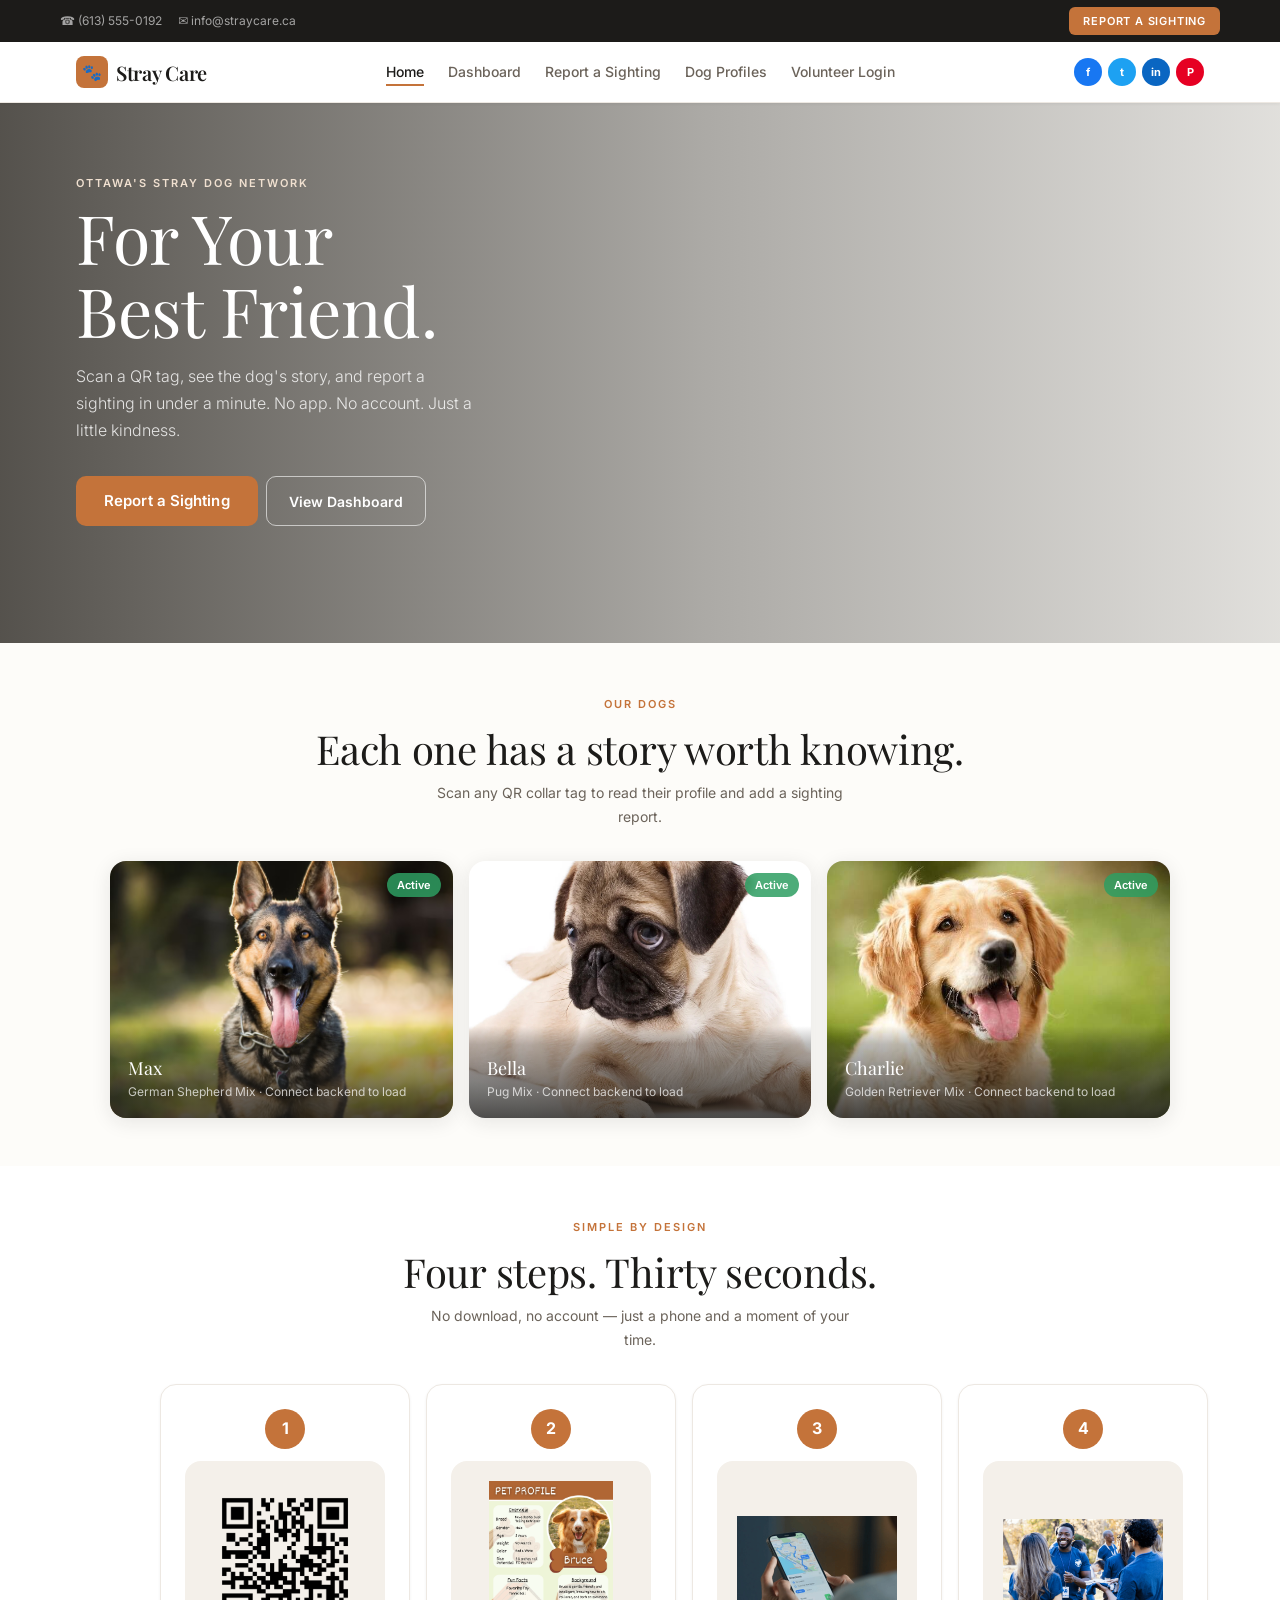
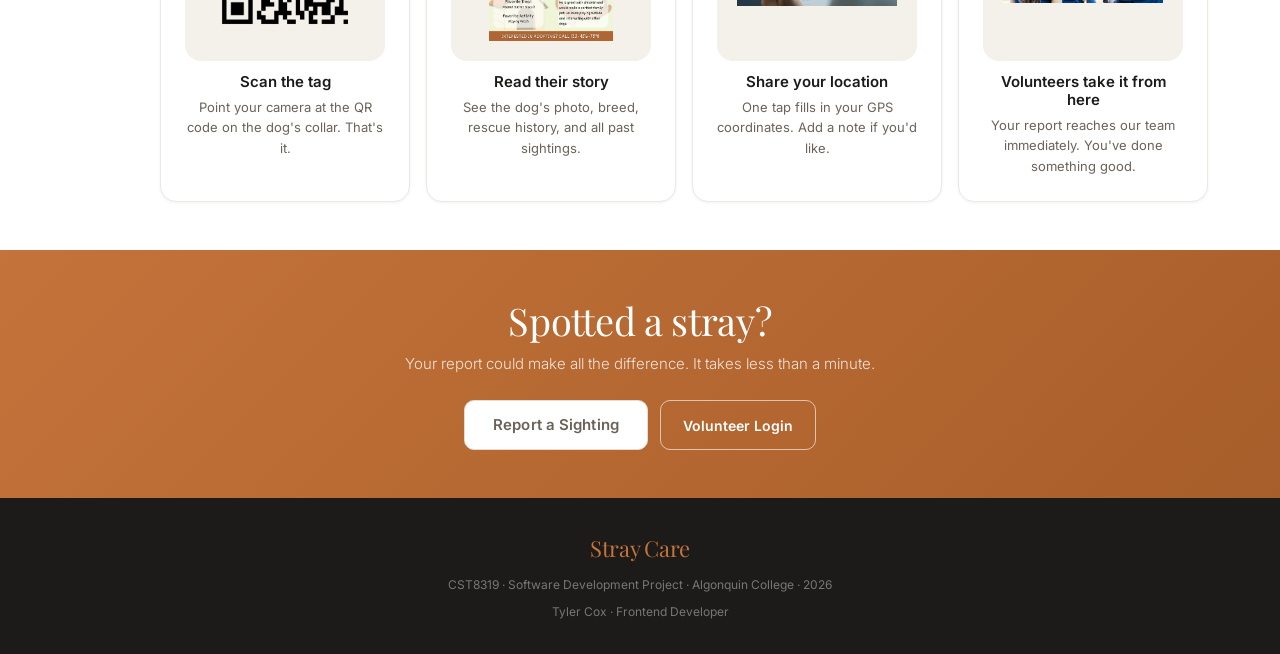
==== frontend/index.html @ 3a049109 "Created folders for each section" ====
<!DOCTYPE html>
<html lang="en">
<head>
    <meta charset="UTF-8">
    <meta name="viewport" content="width=device-width, initial-scale=1.0">
    <meta name="description" content="Stray Care — helping communities track and reunite stray dogs using QR codes and GPS sighting reports.">
    <title>Stray Care — For Your Best Friend</title>
    <link rel="stylesheet" href="styles.css">
    <style>
        /* How-it-works */
        .steps { display: grid; grid-template-columns: 1fr; gap: var(--s4); max-width: 960px; margin: 0 auto; }
        @media (min-width: 580px) { .steps { grid-template-columns: repeat(2, 1fr); } }
        @media (min-width: 900px) { .steps { grid-template-columns: repeat(4, 1fr); } }

        .step {
            background: white; border-radius: var(--r-lg); padding: var(--s5);
            text-align: center; box-shadow: var(--shadow-xs);
            border: 1px solid var(--border-light);
        }
        .step-num {
            width: 40px; height: 40px; background: var(--amber); color: white;
            border-radius: 50%; display: flex; align-items: center; justify-content: center;
            font-weight: 700; font-size: 16px; margin: 0 auto var(--s3);
        }
        .step-icon { display: flex; align-items: center; justify-content: center; margin: 0 auto var(--s3); width: 200px; height: 200px; background: var(--cream-dark); border-radius: var(--r-lg); padding: 20px; }
        .step-icon img { width: 100%; height: 100%; object-fit: contain; }
        .step h3 { font-size: 15px; font-weight: 600; margin-bottom: 6px; color: var(--charcoal); }
        .step p  { font-size: 13px; color: var(--warm-mid); margin: 0; line-height: 1.6; }
    </style>
</head>
<body>
    <a href="#main-content" class="skip-link">Skip to main content</a>

    <div class="utility-bar">
        <div class="utility-bar-inner">
            <div class="utility-contacts">
                <span>☎ (613) 555-0192</span>
                <span>✉ info@straycare.ca</span>
            </div>
            <a href="sighting_form.html" class="btn-utility">Report a Sighting</a>
        </div>
    </div>

    <nav class="main-nav" role="navigation" aria-label="Main navigation">
        <div class="nav-inner">
            <a href="index.html" class="logo" aria-label="Stray Care home">
                <div class="logo-paw" aria-hidden="true">🐾</div>
                <span class="logo-name">Stray Care</span>
            </a>
            <ul class="nav-links">
                <li><a href="index.html" class="active">Home</a></li>
                <li><a href="volunteer_dashboard.html">Dashboard</a></li>
                <li><a href="sighting_form.html">Report a Sighting</a></li>
                <li><a href="dog_profile.html?id=1">Dog Profiles</a></li>
                <li><a href="login.html">Volunteer Login</a></li>
            </ul>
            <div class="nav-right">
                <div class="social-icons" aria-label="Social media">
                    <a href="#" class="social-icon fb" aria-label="Facebook">f</a>
                    <a href="#" class="social-icon tw" aria-label="Twitter">t</a>
                    <a href="#" class="social-icon li" aria-label="LinkedIn">in</a>
                    <a href="#" class="social-icon pi" aria-label="Pinterest">P</a>
                </div>
                <button class="nav-hamburger" id="hamburger-btn" aria-label="Toggle menu" aria-expanded="false" aria-controls="mobile-menu">
                    <span></span><span></span><span></span>
                </button>
            </div>
        </div>
        <div class="mobile-menu" id="mobile-menu" aria-hidden="true">
            <ul>
                <li><a href="index.html">Home</a></li>
                <li><a href="volunteer_dashboard.html">Dashboard</a></li>
                <li><a href="sighting_form.html">Report a Sighting</a></li>
                <li><a href="dog_profile.html?id=1">Dog Profiles</a></li>
                <li><a href="login.html">Volunteer Login</a></li>
            </ul>
        </div>
    </nav>

    <main id="main-content">

        <!-- Hero -->
        <section class="hero-section" aria-label="Welcome">
            <div class="container">
                <div class="hero-content">
                    <p class="hero-eyebrow">Ottawa's Stray Dog Network</p>
                    <h1 class="hero-heading">For Your<br>Best Friend.</h1>
                    <p class="hero-sub">
                        Scan a QR tag, see the dog's story, and report a sighting in under a minute.
                        No app. No account. Just a little kindness.
                    </p>
                    <div class="hero-actions">
                        <a href="sighting_form.html" class="btn btn-primary btn-lg">Report a Sighting</a>
                        <a href="volunteer_dashboard.html" class="btn-outline-white btn-lg">View Dashboard</a>
                    </div>
                </div>
            </div>
            <div class="wave-divider" aria-hidden="true">
                <svg viewBox="0 0 1200 120" preserveAspectRatio="none" xmlns="http://www.w3.org/2000/svg">
                    <path d="M321.39,56.44c58-10.79,114.16-30.13,172-41.86,82.39-16.72,168.19-17.73,250.45-.39C823.78,31,906.67,72,985.66,92.83c70.05,18.48,146.53,26.09,214.34,3V0H0V27.35A600.21,600.21,0,0,0,321.39,56.44Z" fill="#fdfcf9"/>
                </svg>
            </div>
        </section>

        <!-- Featured dogs -->
        <section class="section-cream" aria-label="Dogs in our network">
            <div class="container">
                <div class="section-header">
                    <span class="section-label">Our Dogs</span>
                    <h2 class="section-title">Each one has a story worth knowing.</h2>
                    <p class="section-sub">Scan any QR collar tag to read their profile and add a sighting report.</p>
                </div>
                <div class="featured-grid" id="featured-grid">
                    <!-- Skeleton cards while loading -->
                    <div style="border-radius:var(--r-lg);overflow:hidden;box-shadow:var(--shadow-sm);">
                        <img src="images/placeholder-1.jpg" alt="" aria-hidden="true" style="width:100%;aspect-ratio:4/3;object-fit:cover;display:block;filter:brightness(0.92);">
                        <div style="padding:14px 16px 16px;background:var(--cream-dark);"><div style="height:14px;border-radius:4px;background:#E0D8D0;margin-bottom:8px;width:55%;animation:shimmer 1.4s infinite;"></div><div style="height:11px;border-radius:4px;background:#EAE4DC;width:70%;animation:shimmer 1.4s infinite 0.1s;"></div></div>
                    </div>
                    <div style="border-radius:var(--r-lg);overflow:hidden;box-shadow:var(--shadow-sm);">
                        <img src="images/placeholder-2.jpg" alt="" aria-hidden="true" style="width:100%;aspect-ratio:4/3;object-fit:cover;object-position:center 20%;display:block;filter:brightness(0.92);">
                        <div style="padding:14px 16px 16px;background:var(--cream-dark);"><div style="height:14px;border-radius:4px;background:#E0D8D0;margin-bottom:8px;width:45%;animation:shimmer 1.4s infinite 0.15s;"></div><div style="height:11px;border-radius:4px;background:#EAE4DC;width:65%;animation:shimmer 1.4s infinite 0.25s;"></div></div>
                    </div>
                    <div style="border-radius:var(--r-lg);overflow:hidden;box-shadow:var(--shadow-sm);">
                        <img src="images/placeholder-3.jpg" alt="" aria-hidden="true" style="width:100%;aspect-ratio:4/3;object-fit:cover;display:block;filter:brightness(0.92);">
                        <div style="padding:14px 16px 16px;background:var(--cream-dark);"><div style="height:14px;border-radius:4px;background:#E0D8D0;margin-bottom:8px;width:60%;animation:shimmer 1.4s infinite 0.3s;"></div><div style="height:11px;border-radius:4px;background:#EAE4DC;width:75%;animation:shimmer 1.4s infinite 0.4s;"></div></div>
                    </div>
                </div>
                <style>@keyframes shimmer { 0%{background-position:200% 0} 100%{background-position:-200% 0} }</style>
            </div>
        </section>

        <!-- How it works -->
        <section class="section-white" aria-label="How it works">
            <div class="container">
                <div class="section-header">
                    <span class="section-label">Simple by design</span>
                    <h2 class="section-title">Four steps. Thirty seconds.</h2>
                    <p class="section-sub">No download, no account — just a phone and a moment of your time.</p>
                </div>
                <div class="steps">
                    <div class="step">
                        <div class="step-num" aria-hidden="true">1</div>
                        <div class="step-icon">
                            <img src="images/QR code.png" alt="QR code scan">
                        </div>
                        <h3>Scan the tag</h3>
                        <p>Point your camera at the QR code on the dog's collar. That's it.</p>
                    </div>
                    <div class="step">
                        <div class="step-num" aria-hidden="true">2</div>
                        <div class="step-icon">
                            <img src="images/Pet Profile.png" alt="Dog profile">
                        </div>
                        <h3>Read their story</h3>
                        <p>See the dog's photo, breed, rescue history, and all past sightings.</p>
                    </div>
                    <div class="step">
                        <div class="step-num" aria-hidden="true">3</div>
                        <div class="step-icon">
                            <img src="images/Location.png" alt="GPS location pin">
                        </div>
                        <h3>Share your location</h3>
                        <p>One tap fills in your GPS coordinates. Add a note if you'd like.</p>
                    </div>
                    <div class="step">
                        <div class="step-num" aria-hidden="true">4</div>
                        <div class="step-icon">
                            <img src="images/Voluteer.png" alt="Volunteer">
                        </div>
                        <h3>Volunteers take it from here</h3>
                        <p>Your report reaches our team immediately. You've done something good.</p>
                    </div>
                </div>
            </div>
        </section>

        <!-- CTA band -->
        <section class="cta-band" aria-label="Call to action">
            <div class="container">
                <h2>Spotted a stray?</h2>
                <p>Your report could make all the difference. It takes less than a minute.</p>
                <div class="cta-band-row">
                    <a href="sighting_form.html" class="btn btn-secondary btn-lg">Report a Sighting</a>
                    <a href="login.html" class="btn-outline-white btn-lg">Volunteer Login</a>
                </div>
            </div>
        </section>

    </main>

    <footer class="site-footer">
        <span class="footer-logo">Stray Care</span>
        <p>CST8319 · Software Development Project · Algonquin College · 2026</p>
        <p style="margin-top:4px;">Tyler Cox · Frontend Developer</p>
    </footer>

    <script>
        // Hamburger
        const hamburger  = document.getElementById('hamburger-btn');
        const mobileMenu = document.getElementById('mobile-menu');
        hamburger.addEventListener('click', () => {
            const open = mobileMenu.classList.toggle('open');
            hamburger.setAttribute('aria-expanded', open);
            mobileMenu.setAttribute('aria-hidden', !open);
        });

        // Load featured dogs
        const API_BASE = 'http://localhost:8080/api';

        function esc(str) {
            const d = document.createElement('div');
            d.appendChild(document.createTextNode(String(str)));
            return d.innerHTML;
        }

        function fmtDate(iso) {
            if (!iso) return '';
            try { return new Date(iso).toLocaleDateString('en-US', { month: 'long', day: 'numeric', year: 'numeric' }); }
            catch { return ''; }
        }

        const STATUS_DOT = {
            ACTIVE:    { cls: 'active',    label: 'Active' },
            ADOPTED:   { cls: 'adopted',   label: 'Adopted' },
            RELOCATED: { cls: 'relocated', label: 'Relocated' }
        };

        async function loadFeatured() {
            const grid = document.getElementById('featured-grid');
            try {
                const res  = await fetch(`${API_BASE}/dogs`);
                if (!res.ok) throw new Error();
                const dogs = (await res.json()).slice(0, 3);

                if (!dogs.length) {
                    grid.innerHTML = `<div style="grid-column:1/-1;text-align:center;padding:40px;color:var(--warm-light);">
                        <p style="font-size:48px;margin-bottom:12px;">🐕</p>
                        <p>No dogs registered yet — connect the backend to see profiles here.</p></div>`;
                    return;
                }

                grid.innerHTML = '';
                dogs.forEach(dog => {
                    const cfg = STATUS_DOT[dog.status] || STATUS_DOT.ACTIVE;
                    const a   = document.createElement('a');
                    a.className = 'featured-card';
                    a.href      = `dog_profile.html?id=${dog.id}`;
                    a.setAttribute('aria-label', `${esc(dog.name)} — ${cfg.label}. View profile.`);

                    const PLACEHOLDERS = ['images/placeholder-1.jpg','images/placeholder-2.jpg','images/placeholder-3.jpg'];
                    const fallbackSrc  = PLACEHOLDERS[dog.id % 3];
                    const photo = `<img src="${dog.photoUrl ? esc(dog.photoUrl) : fallbackSrc}"
                                        alt="Photo of ${esc(dog.name)}" loading="lazy"
                                        style="width:100%;aspect-ratio:4/3;object-fit:cover;display:block;"
                                        onerror="this.src='${fallbackSrc}';">`;

                    a.innerHTML = `
                        ${photo}
                        <span class="card-dot ${cfg.cls}" aria-hidden="true">${cfg.label}</span>
                        <div class="featured-caption">
                            <h3>${esc(dog.name)}</h3>
                            <p>${esc(dog.breed || 'Mixed breed')} · ${fmtDate(dog.createdAt)}</p>
                        </div>`;
                    grid.appendChild(a);
                });
            } catch {
                // Fallback placeholder cards
                const placeholders = [
                    { name:'Max',     img:'images/placeholder-1.jpg', breed:'German Shepherd Mix' },
                    { name:'Bella',   img:'images/placeholder-2.jpg', breed:'Pug Mix' },
                    { name:'Charlie', img:'images/placeholder-3.jpg', breed:'Golden Retriever Mix' }
                ];
                grid.innerHTML = placeholders.map((p, i) => `
                    <a href="dog_profile.html?id=${i+1}" class="featured-card" aria-label="${p.name} — sample profile">
                        <img src="${p.img}" alt="Photo of ${p.name}" style="width:100%;aspect-ratio:4/3;object-fit:cover;display:block;">
                        <span class="card-dot active" aria-hidden="true">Active</span>
                        <div class="featured-caption">
                            <h3>${p.name}</h3>
                            <p>${p.breed} · Connect backend to load</p>
                        </div>
                    </a>`).join('');
            }
        }

        document.addEventListener('DOMContentLoaded', loadFeatured);
    </script>
</body>
</html>
---- frontend/styles.css ----
/* ============================================================================
   STRAY CARE SYSTEM — GLOBAL STYLES
   Author: Tyler Cox · Frontend Developer · CST8319
   ============================================================================ */

@import url('https://fonts.googleapis.com/css2?family=Playfair+Display:ital,wght@0,400;0,600;1,400&family=Inter:wght@300;400;500;600;700&display=swap');

/* ── Reset ── */
*, *::before, *::after { margin: 0; padding: 0; box-sizing: border-box; }

/* ── Variables ── */
:root {
    /* Brand */
    --amber:          #C4733A;
    --amber-dark:     #A85E2A;
    --amber-light:    #F0E0D0;
    --charcoal:       #1C1B19;
    --warm-mid:       #6B635A;
    --warm-light:     #A09890;
    --cream:          #FDFCF9;
    --cream-dark:     #F4F0EA;
    --white:          #FFFFFF;
    --border:         #E5DDD5;
    --border-light:   #EDE8E2;

    /* Status — kept vivid so they're scannable */
    --green:          #2E9E62;
    --green-bg:       #E8F7EF;
    --blue:           #2E6DB4;
    --blue-bg:        #E8F0FB;
    --grey:           #8A9099;
    --grey-bg:        #F0F1F3;
    --error:          #B94040;
    --error-bg:       #FDF2F2;
    --warning:        #B97A20;
    --warning-bg:     #FDF5E8;

    /* Shadows */
    --shadow-xs:  0 1px 3px rgba(28,27,25,0.06);
    --shadow-sm:  0 2px 8px rgba(28,27,25,0.08);
    --shadow-md:  0 4px 20px rgba(28,27,25,0.10);
    --shadow-lg:  0 8px 40px rgba(28,27,25,0.14);

    /* Spacing */
    --s1: 4px;  --s2: 8px;  --s3: 12px;  --s4: 16px;
    --s5: 24px; --s6: 32px; --s7: 48px;  --s8: 64px;

    /* Radius */
    --r-sm: 6px; --r-md: 10px; --r-lg: 16px; --r-pill: 100px;

    /* Type */
    --font-serif: 'Playfair Display', Georgia, 'Times New Roman', serif;
    --font-sans:  'Inter', system-ui, -apple-system, sans-serif;

    /* Transitions */
    --ease: 0.2s ease;
}

/* ── Base ── */
html { scroll-behavior: smooth; }

body {
    font-family: var(--font-sans);
    font-size: 15px;
    line-height: 1.65;
    color: var(--charcoal);
    background: var(--cream);
    -webkit-font-smoothing: antialiased;
}

img { max-width: 100%; display: block; }
a { color: var(--amber); text-decoration: none; transition: color var(--ease); }
a:hover { color: var(--amber-dark); text-decoration: underline; }
p { margin-bottom: var(--s2); }
p:last-child { margin-bottom: 0; }
h1, h2, h3, h4 { line-height: 1.2; color: var(--charcoal); }

/* ── Accessibility ── */
.skip-link {
    position: absolute; left: -9999px; top: var(--s2); z-index: 9999;
    padding: var(--s2) var(--s4); background: var(--amber); color: white;
    border-radius: var(--r-sm); font-weight: 600; font-size: 13px;
}
.skip-link:focus { left: var(--s4); }
:focus-visible { outline: 2px solid var(--amber); outline-offset: 3px; }

.visually-hidden {
    position: absolute; width: 1px; height: 1px; padding: 0; margin: -1px;
    overflow: hidden; clip: rect(0,0,0,0); white-space: nowrap; border-width: 0;
}

/* ── Containers ── */
.container { width: 100%; max-width: 1160px; margin: 0 auto; padding: 0 var(--s4); }
.content-narrow { max-width: 660px; margin: 0 auto; }
.content-xs     { max-width: 480px; margin: 0 auto; }

/* ── Utility bar ── */
.utility-bar {
    background: var(--charcoal);
    color: rgba(255,255,255,0.65);
    font-size: 12px;
    font-family: var(--font-sans);
    padding: 7px var(--s4);
}
.utility-bar-inner {
    display: flex; align-items: center; justify-content: space-between;
    gap: var(--s4); max-width: 1160px; margin: 0 auto; flex-wrap: wrap;
}
.utility-contacts { display: flex; gap: var(--s4); flex-wrap: wrap; }
.utility-contacts span {
    display: flex; align-items: center; gap: 5px; white-space: nowrap;
    color: rgba(255,255,255,0.60);
}
.btn-utility {
    background: var(--amber); color: white; font-size: 11px; font-weight: 600;
    font-family: var(--font-sans); letter-spacing: 0.8px; text-transform: uppercase;
    padding: 5px 14px; border-radius: var(--r-sm); border: none; cursor: pointer;
    text-decoration: none; display: inline-block; transition: background var(--ease);
    min-height: 28px; white-space: nowrap;
}
.btn-utility:hover { background: var(--amber-dark); text-decoration: none; color: white; }

/* ── Main nav ── */
.main-nav {
    background: white;
    border-bottom: 1px solid var(--border-light);
    position: sticky; top: 0; z-index: 200;
    box-shadow: var(--shadow-xs);
}
.nav-inner {
    display: flex; align-items: center; justify-content: space-between;
    gap: var(--s4); padding: 0 var(--s4);
    max-width: 1160px; margin: 0 auto; min-height: 60px;
}

/* Logo */
.logo {
    display: flex; align-items: center; gap: 8px;
    text-decoration: none; flex-shrink: 0;
}
.logo:hover { text-decoration: none; }
.logo-paw {
    width: 32px; height: 32px; background: var(--amber); border-radius: 8px;
    display: flex; align-items: center; justify-content: center;
    font-size: 16px; flex-shrink: 0;
}
.logo-name {
    font-family: var(--font-serif); font-size: 20px; font-weight: 600;
    color: var(--charcoal); letter-spacing: -0.3px;
}

/* Nav links */
.nav-links {
    display: none; list-style: none; gap: var(--s5);
    align-items: center; margin: 0; padding: 0;
}
.nav-links a {
    font-size: 14px; font-weight: 500; color: var(--warm-mid);
    text-decoration: none; padding: 4px 0;
    border-bottom: 2px solid transparent;
    transition: color var(--ease), border-color var(--ease);
    white-space: nowrap;
}
.nav-links a:hover, .nav-links a.active {
    color: var(--charcoal); border-bottom-color: var(--amber);
    text-decoration: none;
}

/* Nav right */
.nav-right { display: flex; align-items: center; gap: var(--s3); flex-shrink: 0; }

/* Social circles */
.social-icons { display: flex; gap: 6px; }
.social-icon {
    width: 28px; height: 28px; border-radius: 50%;
    display: flex; align-items: center; justify-content: center;
    font-size: 11px; font-weight: 700; color: white; text-decoration: none;
    transition: opacity var(--ease), transform var(--ease);
}
.social-icon:hover { opacity: 0.80; transform: scale(1.08); text-decoration: none; }
.social-icon.fb { background: #1877F2; }
.social-icon.tw { background: #1DA1F2; }
.social-icon.li { background: #0A66C2; }
.social-icon.pi { background: #E60023; }

/* Hamburger */
.nav-hamburger {
    display: flex; flex-direction: column; justify-content: center;
    gap: 5px; width: 36px; height: 36px;
    background: none; border: none; cursor: pointer; padding: 4px;
    border-radius: var(--r-sm);
}
.nav-hamburger span {
    display: block; height: 2px; background: var(--warm-mid);
    border-radius: 2px; transition: all var(--ease);
}

/* Mobile drawer */
.mobile-menu { display: none; background: white; border-top: 1px solid var(--border-light); padding: var(--s4); }
.mobile-menu.open { display: block; }
.mobile-menu ul { list-style: none; }
.mobile-menu ul li a {
    display: block; padding: 11px 0; border-bottom: 1px solid var(--border-light);
    font-size: 15px; font-weight: 500; color: var(--warm-mid); text-decoration: none;
}
.mobile-menu ul li:last-child a { border-bottom: none; }
.mobile-menu ul li a:hover { color: var(--amber); text-decoration: none; }

@media (min-width: 900px) {
    .nav-links     { display: flex; }
    .nav-hamburger { display: none; }
}

/* ── Buttons ── */
.btn {
    display: inline-flex; align-items: center; justify-content: center;
    gap: 6px; padding: 11px 22px; border: none; border-radius: var(--r-md);
    font-size: 14px; font-family: var(--font-sans); font-weight: 600;
    text-align: center; text-decoration: none; cursor: pointer;
    transition: all var(--ease); min-height: 44px; min-width: 44px;
    line-height: 1.2; white-space: nowrap; letter-spacing: 0.1px;
}
.btn:hover { text-decoration: none; }
.btn:disabled { opacity: 0.50; cursor: not-allowed !important; transform: none !important; box-shadow: none !important; }

.btn-primary { background: var(--amber); color: white; }
.btn-primary:hover:not(:disabled) { background: var(--amber-dark); color: white; transform: translateY(-1px); box-shadow: 0 6px 20px rgba(196,115,58,0.28); }
.btn-primary:active:not(:disabled) { transform: none; box-shadow: none; }

.btn-secondary { background: white; color: var(--warm-mid); border: 1px solid var(--border); }
.btn-secondary:hover:not(:disabled) { color: var(--charcoal); border-color: #C5BCB3; background: var(--cream); text-decoration: none; }

.btn-ghost { background: transparent; color: var(--amber); padding: 8px 12px; border-radius: var(--r-sm); }
.btn-ghost:hover { background: var(--amber-light); color: var(--amber-dark); text-decoration: none; }

.btn-danger { background: var(--error); color: white; }
.btn-danger:hover:not(:disabled) { background: #9A3333; color: white; }

.btn-block { width: 100%; }
.btn-lg { padding: 14px 28px; font-size: 15px; min-height: 50px; }
.btn-sm { padding: 7px 14px; font-size: 13px; min-height: 36px; }

.btn-spinner {
    border: 2px solid rgba(255,255,255,0.3); border-top-color: white;
    border-radius: 50%; width: 15px; height: 15px;
    animation: spin 0.7s linear infinite; flex-shrink: 0;
}
@keyframes spin { to { transform: rotate(360deg); } }

/* ── Hero ── */
.hero-section {
    position: relative; min-height: 480px; display: flex; align-items: center;
    background:
        linear-gradient(to right, rgba(20,16,10,0.72) 0%, rgba(20,16,10,0.35) 55%, rgba(20,16,10,0.12) 100%),
        url('https://images.unsplash.com/photo-1587300003388-59208cc962cb?w=1600&q=80') center/cover no-repeat;
    padding: var(--s8) var(--s4) 110px;
    overflow: hidden;
}

.hero-content { max-width: 520px; color: white; position: relative; z-index: 1; }

@media (min-width: 768px) { .hero-section { min-height: 540px; } }

.hero-eyebrow {
    font-size: 11px; font-weight: 600; letter-spacing: 2px;
    text-transform: uppercase; color: var(--amber-light); margin-bottom: var(--s2);
}

.hero-heading {
    font-family: var(--font-serif); font-size: clamp(40px, 6vw, 68px);
    font-weight: 400; color: white; line-height: 1.08;
    margin-bottom: var(--s4); letter-spacing: -0.5px;
}

.hero-sub {
    font-size: 16px; color: rgba(255,255,255,0.82); line-height: 1.7;
    margin-bottom: var(--s6); max-width: 400px; font-weight: 300;
}

.hero-actions { display: flex; flex-wrap: wrap; gap: var(--s2); }

/* Wave */
.wave-divider { display: none; position: absolute; bottom: -1px; left: 0; width: 100%; line-height: 0; }
.wave-divider svg { display: block; width: 100%; height: 60px; }
@media (min-width: 768px) { .wave-divider svg { height: 90px; } }

/* Outline-white hero button */
.btn-outline-white {
    background: transparent; color: white; border: 1.5px solid rgba(255,255,255,0.60);
    padding: 12px 22px; border-radius: var(--r-md); font-size: 14px;
    font-family: var(--font-sans); font-weight: 600; text-decoration: none;
    display: inline-flex; align-items: center; gap: 6px;
    transition: all var(--ease); min-height: 44px;
}
.btn-outline-white:hover { background: rgba(255,255,255,0.12); color: white; text-decoration: none; border-color: rgba(255,255,255,0.85); }

/* ── Section scaffolding ── */
.section-white { background: white; padding: var(--s7) var(--s4); }
.section-cream  { background: var(--cream); padding: var(--s7) var(--s4); }
.section-dark   { background: var(--charcoal); padding: var(--s7) var(--s4); }

.section-label {
    display: inline-block; font-size: 11px; font-weight: 600;
    letter-spacing: 2px; text-transform: uppercase; color: var(--amber);
    margin-bottom: var(--s3);
}

.section-title {
    font-family: var(--font-serif); font-size: clamp(26px, 4vw, 40px);
    font-weight: 400; color: var(--charcoal); margin-bottom: var(--s2);
    letter-spacing: -0.3px;
}

.section-sub {
    font-size: 14px; color: var(--warm-mid); max-width: 440px;
    margin: 0 auto; line-height: 1.7;
}

.section-header { text-align: center; margin-bottom: var(--s6); }

/* ── Cards (featured dog — photo + caption overlay) ── */
.featured-grid {
    display: grid; grid-template-columns: 1fr; gap: var(--s4);
    max-width: 1060px; margin: 0 auto;
}
@media (min-width: 580px) { .featured-grid { grid-template-columns: repeat(2, 1fr); } }
@media (min-width: 900px) { .featured-grid { grid-template-columns: repeat(3, 1fr); } }

.featured-card {
    border-radius: var(--r-lg); overflow: hidden;
    box-shadow: var(--shadow-md); position: relative;
    cursor: pointer; display: block; text-decoration: none;
    color: inherit; background: var(--cream-dark);
    transition: transform var(--ease), box-shadow var(--ease);
}
.featured-card:hover { transform: translateY(-5px); box-shadow: var(--shadow-lg); text-decoration: none; }

.featured-card img {
    width: 100%; aspect-ratio: 4/3; object-fit: cover; display: block;
    transition: transform 0.4s ease;
}
.featured-card:hover img { transform: scale(1.03); }

.featured-card-placeholder {
    width: 100%; aspect-ratio: 4/3;
    background: linear-gradient(135deg, #E8E0D5, #D5C9BC);
    display: flex; align-items: center; justify-content: center; font-size: 56px;
}

/* Caption band */
.featured-caption {
    position: absolute; bottom: 0; left: 0; right: 0;
    background: linear-gradient(to top, rgba(28,27,25,0.78) 0%, rgba(28,27,25,0.30) 80%, transparent 100%);
    padding: 32px 18px 16px;
}
.featured-caption h3 {
    font-family: var(--font-serif); font-size: 18px; font-weight: 400;
    color: white; margin-bottom: 2px;
}
.featured-caption p { font-size: 12px; color: rgba(255,255,255,0.72); margin: 0; }

/* Status dot badge on card */
.card-dot {
    position: absolute; top: 12px; right: 12px;
    padding: 3px 10px; border-radius: var(--r-pill);
    font-size: 11px; font-weight: 600; color: white;
    backdrop-filter: blur(4px);
}
.card-dot.active    { background: rgba(46,158,98,0.85); }
.card-dot.adopted   { background: rgba(46,109,180,0.85); }
.card-dot.relocated { background: rgba(138,144,153,0.85); }

/* ── Status badges ── */
.status-badge {
    display: inline-flex; align-items: center; gap: 5px;
    padding: 4px 12px; border-radius: var(--r-pill);
    font-size: 12px; font-weight: 600; white-space: nowrap; letter-spacing: 0.2px;
}
.status-badge.active    { background: var(--green-bg); color: var(--green); }
.status-badge.adopted   { background: var(--blue-bg);  color: var(--blue); }
.status-badge.relocated { background: var(--grey-bg);  color: var(--grey); }

/* ── Dog dashboard cards ── */
.dogs-grid {
    display: grid; grid-template-columns: 1fr; gap: var(--s4); padding: var(--s3) 0;
}
@media (min-width: 580px) { .dogs-grid { grid-template-columns: repeat(2, 1fr); } }
@media (min-width: 1000px) { .dogs-grid { grid-template-columns: repeat(3, 1fr); } }

.dog-card {
    background: white; border-radius: var(--r-lg); overflow: hidden;
    box-shadow: var(--shadow-sm); display: block; text-decoration: none;
    color: inherit; transition: transform var(--ease), box-shadow var(--ease);
    position: relative;
}
.dog-card:hover { transform: translateY(-4px); box-shadow: var(--shadow-lg); text-decoration: none; }
.dog-card:focus-visible { outline: 2px solid var(--amber); outline-offset: 2px; }

.dog-card-img {
    width: 100%; aspect-ratio: 1/1; object-fit: cover; display: block;
    background: var(--cream-dark);
}
.dog-card-placeholder {
    width: 100%; aspect-ratio: 1/1;
    background: linear-gradient(135deg, #E8E0D5, #D5C9BC);
    display: block; overflow: hidden;
}
.dog-card-placeholder img {
    width: 100%; height: 100%; object-fit: cover; display: block;
}
.dog-card-body { padding: var(--s4); }
.dog-card-name {
    font-family: var(--font-serif); font-size: 18px; font-weight: 400;
    color: var(--charcoal); margin-bottom: 3px;
}
.dog-card-breed { font-size: 13px; color: var(--warm-mid); margin-bottom: var(--s2); }
.dog-card-meta  { font-size: 12px; color: var(--warm-light); margin: var(--s2) 0 0; }

/* ── Search + filter bar ── */
.search-filter-bar {
    background: white; padding: var(--s3) var(--s4);
    border-bottom: 1px solid var(--border-light);
    position: sticky; top: 60px; z-index: 100; box-shadow: var(--shadow-xs);
}
.search-input-wrapper { position: relative; margin-bottom: var(--s2); }
.search-icon {
    position: absolute; left: 12px; top: 50%; transform: translateY(-50%);
    color: var(--warm-light); pointer-events: none; font-size: 15px;
}
.search-input {
    width: 100%; padding: 10px 12px 10px 38px;
    border: 1px solid var(--border); border-radius: var(--r-pill);
    font-size: 14px; font-family: var(--font-sans); min-height: 42px;
    transition: border-color var(--ease), box-shadow var(--ease);
    background: var(--cream);
}
.search-input:focus { outline: none; border-color: var(--amber); box-shadow: 0 0 0 3px rgba(196,115,58,0.12); background: white; }

.filter-buttons {
    display: flex; gap: var(--s2); overflow-x: auto;
    scrollbar-width: none; -webkit-overflow-scrolling: touch;
}
.filter-buttons::-webkit-scrollbar { display: none; }

.filter-btn {
    flex-shrink: 0; padding: 6px 16px; border: 1px solid var(--border);
    border-radius: var(--r-pill); background: white; color: var(--warm-mid);
    font-size: 13px; font-family: var(--font-sans); font-weight: 500;
    cursor: pointer; transition: all var(--ease); min-height: 34px; white-space: nowrap;
}
.filter-btn:hover { border-color: var(--amber); color: var(--amber); }
.filter-btn.active { background: var(--amber); border-color: var(--amber); color: white; font-weight: 600; }

/* ── General cards ── */
.card {
    background: white; border-radius: var(--r-lg);
    padding: var(--s5); box-shadow: var(--shadow-sm);
    margin-bottom: var(--s3);
}

/* ── Info rows (dog profile) ── */
.info-row {
    display: flex; align-items: flex-start; gap: var(--s3);
    padding: var(--s3) 0; border-bottom: 1px solid var(--border-light);
}
.info-row:last-child { border-bottom: none; padding-bottom: 0; }
.info-icon { font-size: 16px; flex-shrink: 0; width: 22px; text-align: center; margin-top: 2px; }
.info-content { flex: 1; }
.info-label { font-size: 11px; font-weight: 600; letter-spacing: 0.8px; text-transform: uppercase; color: var(--warm-light); margin-bottom: 2px; }
.info-value { font-size: 15px; color: var(--charcoal); margin: 0; }

/* ── Sighting summary ── */
.sighting-box {
    background: var(--cream); border: 1px solid var(--border-light);
    border-radius: var(--r-md); padding: var(--s4);
}
.sighting-row {
    display: flex; align-items: flex-start; gap: var(--s3);
    margin-bottom: var(--s2); font-size: 14px; color: var(--charcoal);
}
.sighting-row:last-child { margin-bottom: 0; }
.no-sightings { font-size: 13px; color: var(--warm-light); font-style: italic; }
.verified-pill {
    display: inline-flex; align-items: center; gap: 4px;
    background: var(--green-bg); color: var(--green);
    font-size: 12px; font-weight: 600; padding: 3px 10px;
    border-radius: var(--r-pill);
}

/* ── Alerts ── */
.alert {
    display: flex; align-items: flex-start; gap: var(--s3);
    padding: var(--s3) var(--s4); border-radius: var(--r-md);
    margin-bottom: var(--s4); font-size: 14px; line-height: 1.5;
}
.alert-error   { background: var(--error-bg);   color: var(--error);   border-left: 3px solid var(--error); }
.alert-success { background: var(--green-bg);   color: var(--green);   border-left: 3px solid var(--green); }
.alert-warning { background: var(--warning-bg); color: var(--warning); border-left: 3px solid var(--warning); }
.alert-info    { background: var(--blue-bg);    color: var(--blue);    border-left: 3px solid var(--blue); }
.alert-icon    { font-size: 16px; flex-shrink: 0; line-height: 1.5; }

/* ── Loading / states ── */
.spinner {
    border: 2.5px solid var(--border); border-top-color: var(--amber);
    border-radius: 50%; width: 40px; height: 40px;
    animation: spin 0.8s linear infinite; margin: 0 auto;
}
.loading-state { text-align: center; padding: var(--s8) var(--s4); color: var(--warm-mid); }
.loading-state p { margin-top: var(--s3); font-size: 14px; }

.state-page {
    display: flex; flex-direction: column; align-items: center;
    justify-content: center; text-align: center;
    padding: var(--s8) var(--s4); min-height: 50vh;
}
.state-page .state-icon { font-size: 56px; margin-bottom: var(--s4); }
.state-page h2 { font-family: var(--font-serif); font-weight: 400; margin-bottom: var(--s2); }
.state-page p  { color: var(--warm-mid); font-size: 14px; margin-bottom: var(--s5); max-width: 320px; }
.state-page .btn { min-width: 160px; }

/* ── Forms ── */
.form-card {
    background: white; border-radius: var(--r-lg);
    padding: var(--s5); margin-bottom: var(--s3);
    box-shadow: var(--shadow-sm);
}
.form-group { margin-bottom: var(--s5); }
.form-group:last-child { margin-bottom: 0; }

.form-section-label {
    font-size: 11px; font-weight: 600; letter-spacing: 1px;
    text-transform: uppercase; color: var(--warm-light);
    margin-bottom: var(--s4); display: block;
    padding-bottom: var(--s3); border-bottom: 1px solid var(--border-light);
}

label {
    display: block; margin-bottom: 6px;
    font-size: 13px; font-weight: 600; color: var(--warm-mid);
    letter-spacing: 0.2px;
}
label .optional { font-weight: 400; color: var(--warm-light); }

input[type="text"],
input[type="email"],
input[type="password"],
input[type="number"],
input[type="search"],
select,
textarea {
    width: 100%; padding: 11px 14px;
    border: 1px solid var(--border); border-radius: var(--r-md);
    font-size: 15px; font-family: var(--font-sans);
    color: var(--charcoal); background: var(--cream);
    transition: border-color var(--ease), box-shadow var(--ease), background var(--ease);
    min-height: 44px; appearance: none; -webkit-appearance: none;
}
input:focus, select:focus, textarea:focus {
    outline: none; border-color: var(--amber); background: white;
    box-shadow: 0 0 0 3px rgba(196,115,58,0.12);
}
input[readonly] { background: var(--cream-dark); color: var(--warm-mid); cursor: not-allowed; }
textarea { resize: vertical; min-height: 110px; line-height: 1.65; }
input::placeholder, textarea::placeholder { color: #C5BCB0; }

.help-text  { font-size: 12px; color: var(--warm-light); margin-top: 6px; line-height: 1.5; }
.char-count { font-size: 12px; color: var(--warm-light); text-align: right; margin-top: 5px; }
.char-count.warn { color: var(--warning); }

.field-error { color: var(--error); font-size: 12px; margin-top: 5px; display: none; }
.field-error.visible { display: block; }
input.invalid, textarea.invalid { border-color: var(--error); }

.checkbox-row {
    display: flex; align-items: center; gap: var(--s2);
    cursor: pointer; min-height: 44px;
}
.checkbox-row input[type="checkbox"] {
    width: 18px; height: 18px; min-height: unset; cursor: pointer;
    accent-color: var(--amber); flex-shrink: 0;
}
.checkbox-row span { font-size: 14px; color: var(--warm-mid); font-weight: 400; }

.coords-pair { display: grid; grid-template-columns: 1fr 1fr; gap: var(--s3); }

input[type="file"] {
    padding: 10px; border: 1.5px dashed var(--border);
    border-radius: var(--r-md); background: var(--cream);
    cursor: pointer; font-size: 13px; min-height: 44px;
}
input[type="file"]:hover { border-color: var(--amber); background: var(--amber-light); }

.photo-preview { margin-top: var(--s3); display: none; }
.photo-preview img { max-width: 100%; max-height: 200px; border-radius: var(--r-md); border: 1px solid var(--border); }
.photo-preview.show { display: block; }

/* ── Dashboard banner ── */
.dash-banner {
    background: var(--charcoal); color: rgba(255,255,255,0.90);
    padding: var(--s5) var(--s4);
}
.dash-banner h2 {
    font-family: var(--font-serif); font-size: clamp(20px, 3vw, 28px);
    font-weight: 400; color: white; margin-bottom: 3px; letter-spacing: -0.3px;
}
.dash-banner p { font-size: 13px; color: rgba(255,255,255,0.55); margin: 0; }

.stat-pills { display: flex; gap: var(--s2); margin-top: var(--s3); flex-wrap: wrap; }
.stat-pill {
    background: rgba(255,255,255,0.10); border-radius: var(--r-pill);
    padding: 4px 12px; font-size: 12px; font-weight: 500; color: rgba(255,255,255,0.70);
    white-space: nowrap; border: 1px solid rgba(255,255,255,0.12);
}

.results-count { font-size: 12px; color: var(--warm-light); padding: var(--s2) var(--s4) 0; }

/* ── Site footer ── */
.site-footer {
    background: var(--charcoal); color: rgba(255,255,255,0.40);
    text-align: center; padding: var(--s6) var(--s4); font-size: 12px;
}
.site-footer a { color: rgba(255,255,255,0.55); }
.site-footer .footer-logo {
    font-family: var(--font-serif); font-size: 22px; color: var(--amber);
    display: block; margin-bottom: var(--s2); letter-spacing: -0.3px;
}

/* ── Dog profile photo ── */
.dog-photo-wrap {
    width: 100%; aspect-ratio: 1/1;
    background: linear-gradient(135deg, #E8E0D5, #D5C9BC);
    overflow: hidden; position: relative; border-radius: var(--r-lg);
}
.dog-photo-wrap img { width: 100%; height: 100%; object-fit: cover; display: block; }
/* dog-photo-placeholder removed — real images used instead */

/* ── Dog name / title ── */
.dog-title { font-family: var(--font-serif); font-size: clamp(28px, 5vw, 40px); font-weight: 400; letter-spacing: -0.5px; margin-bottom: 3px; }
.dog-breed-line { font-size: 14px; color: var(--warm-mid); }

/* ── GPS button ── */
.btn-gps {
    background: var(--charcoal); color: white; width: 100%;
    border: none; border-radius: var(--r-md); padding: 13px;
    font-family: var(--font-sans); font-size: 14px; font-weight: 600;
    cursor: pointer; display: flex; align-items: center; justify-content: center;
    gap: 8px; min-height: 48px; transition: all var(--ease);
}
.btn-gps:hover:not(:disabled) { background: #333; transform: translateY(-1px); box-shadow: var(--shadow-md); }
.btn-gps.success { background: var(--green); cursor: default; }
.btn-gps:disabled { opacity: 0.55; cursor: not-allowed; }

/* ── CTA band ── */
.cta-band {
    background: linear-gradient(135deg, var(--amber) 0%, var(--amber-dark) 100%);
    padding: var(--s7) var(--s4); text-align: center; color: white;
}
.cta-band h2 { font-family: var(--font-serif); font-size: clamp(24px, 4vw, 38px); font-weight: 400; color: white; margin-bottom: var(--s2); letter-spacing: -0.3px; }
.cta-band p  { color: rgba(255,255,255,0.82); margin-bottom: var(--s5); font-weight: 300; font-size: 15px; }
.cta-band-row { display: flex; flex-wrap: wrap; gap: var(--s3); justify-content: center; }

/* ── Divider ── */
.divider { height: 1px; background: var(--border-light); margin: var(--s4) 0; }
.text-center { text-align: center; }
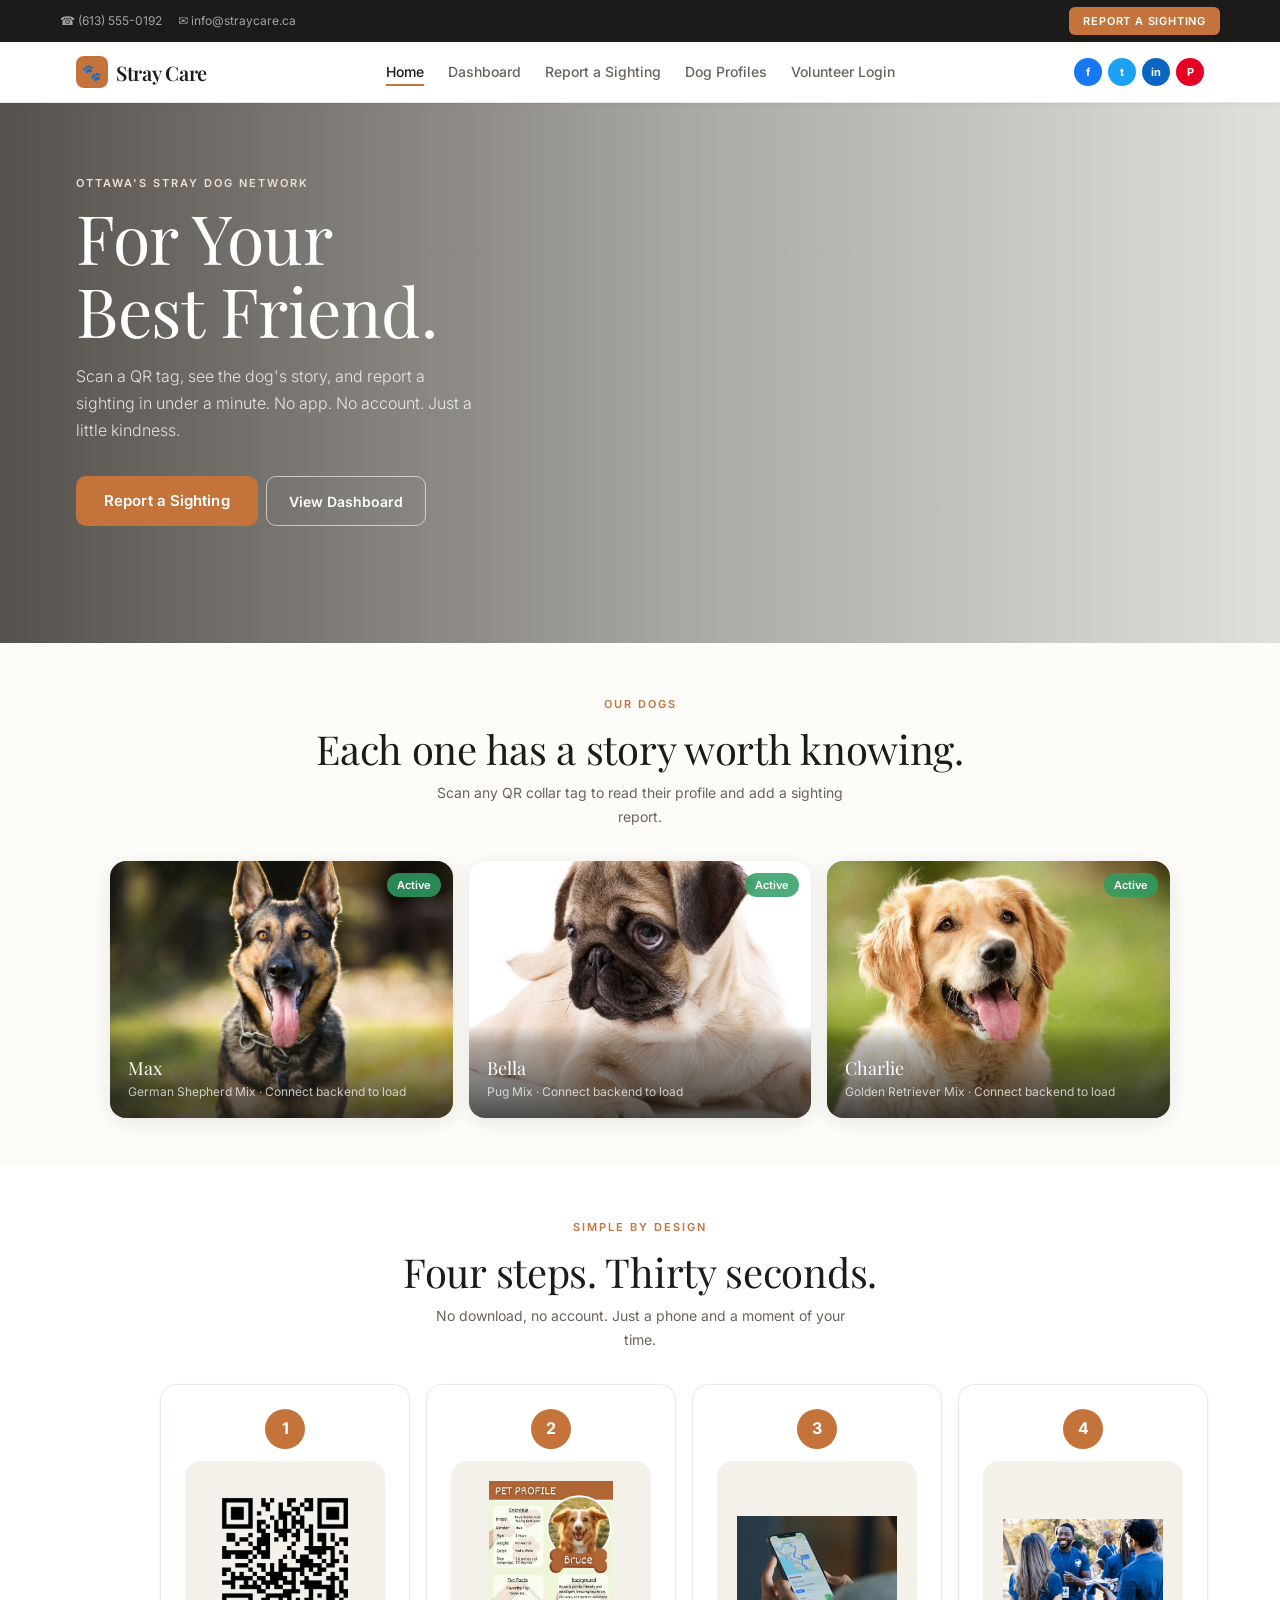
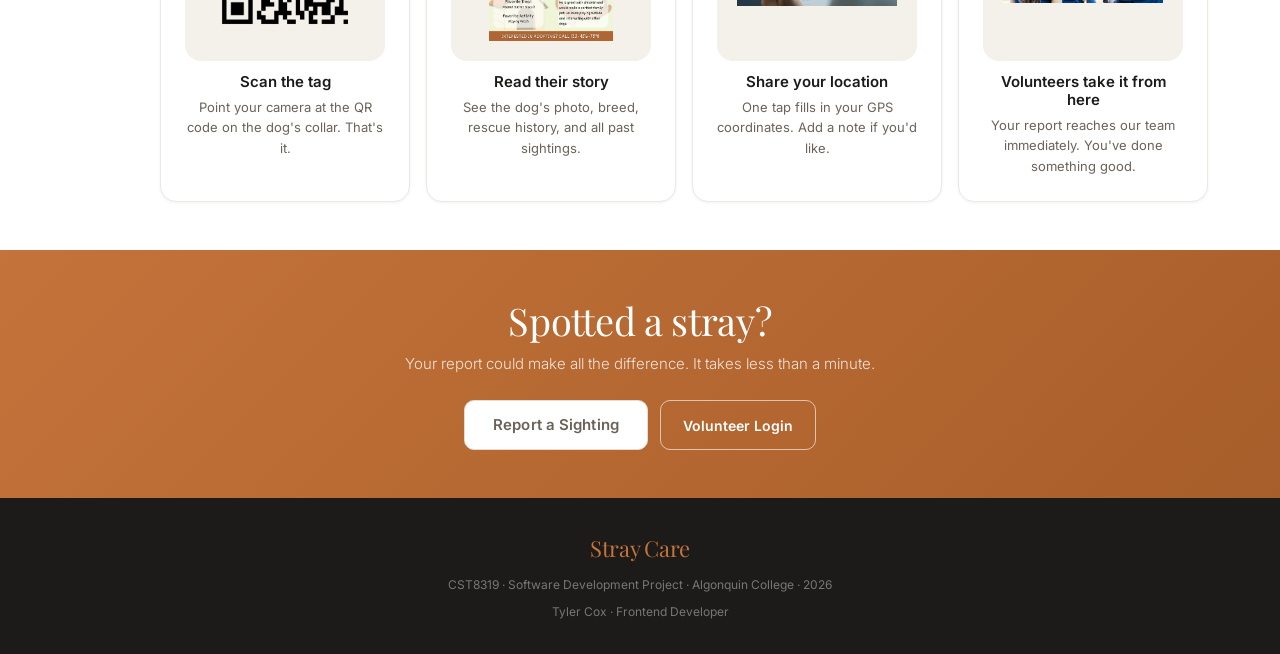
==== commit 4dd926e2: "Changed some typos" ====
--- a/frontend/index.html
+++ b/frontend/index.html
@@ -135,7 +135,7 @@
                 <div class="section-header">
                     <span class="section-label">Simple by design</span>
                     <h2 class="section-title">Four steps. Thirty seconds.</h2>
-                    <p class="section-sub">No download, no account — just a phone and a moment of your time.</p>
+                    <p class="section-sub">No download, no account. Just a phone and a moment of your time.</p>
                 </div>
                 <div class="steps">
                     <div class="step">
@@ -220,9 +220,9 @@
         }
 
         const STATUS_DOT = {
-            ACTIVE:    { cls: 'active',    label: 'Active' },
-            ADOPTED:   { cls: 'adopted',   label: 'Adopted' },
-            RELOCATED: { cls: 'relocated', label: 'Relocated' }
+            active:    { cls: 'active',    label: 'Active' },
+            adopted:   { cls: 'adopted',   label: 'Adopted' },
+            recovered: { cls: 'relocated', label: 'Recovered' }
         };
 
         async function loadFeatured() {
@@ -241,7 +241,7 @@
 
                 grid.innerHTML = '';
                 dogs.forEach(dog => {
-                    const cfg = STATUS_DOT[dog.status] || STATUS_DOT.ACTIVE;
+                    const cfg = STATUS_DOT[dog.status?.toLowerCase()] || STATUS_DOT.active;
                     const a   = document.createElement('a');
                     a.className = 'featured-card';
                     a.href      = `dog_profile.html?id=${dog.id}`;
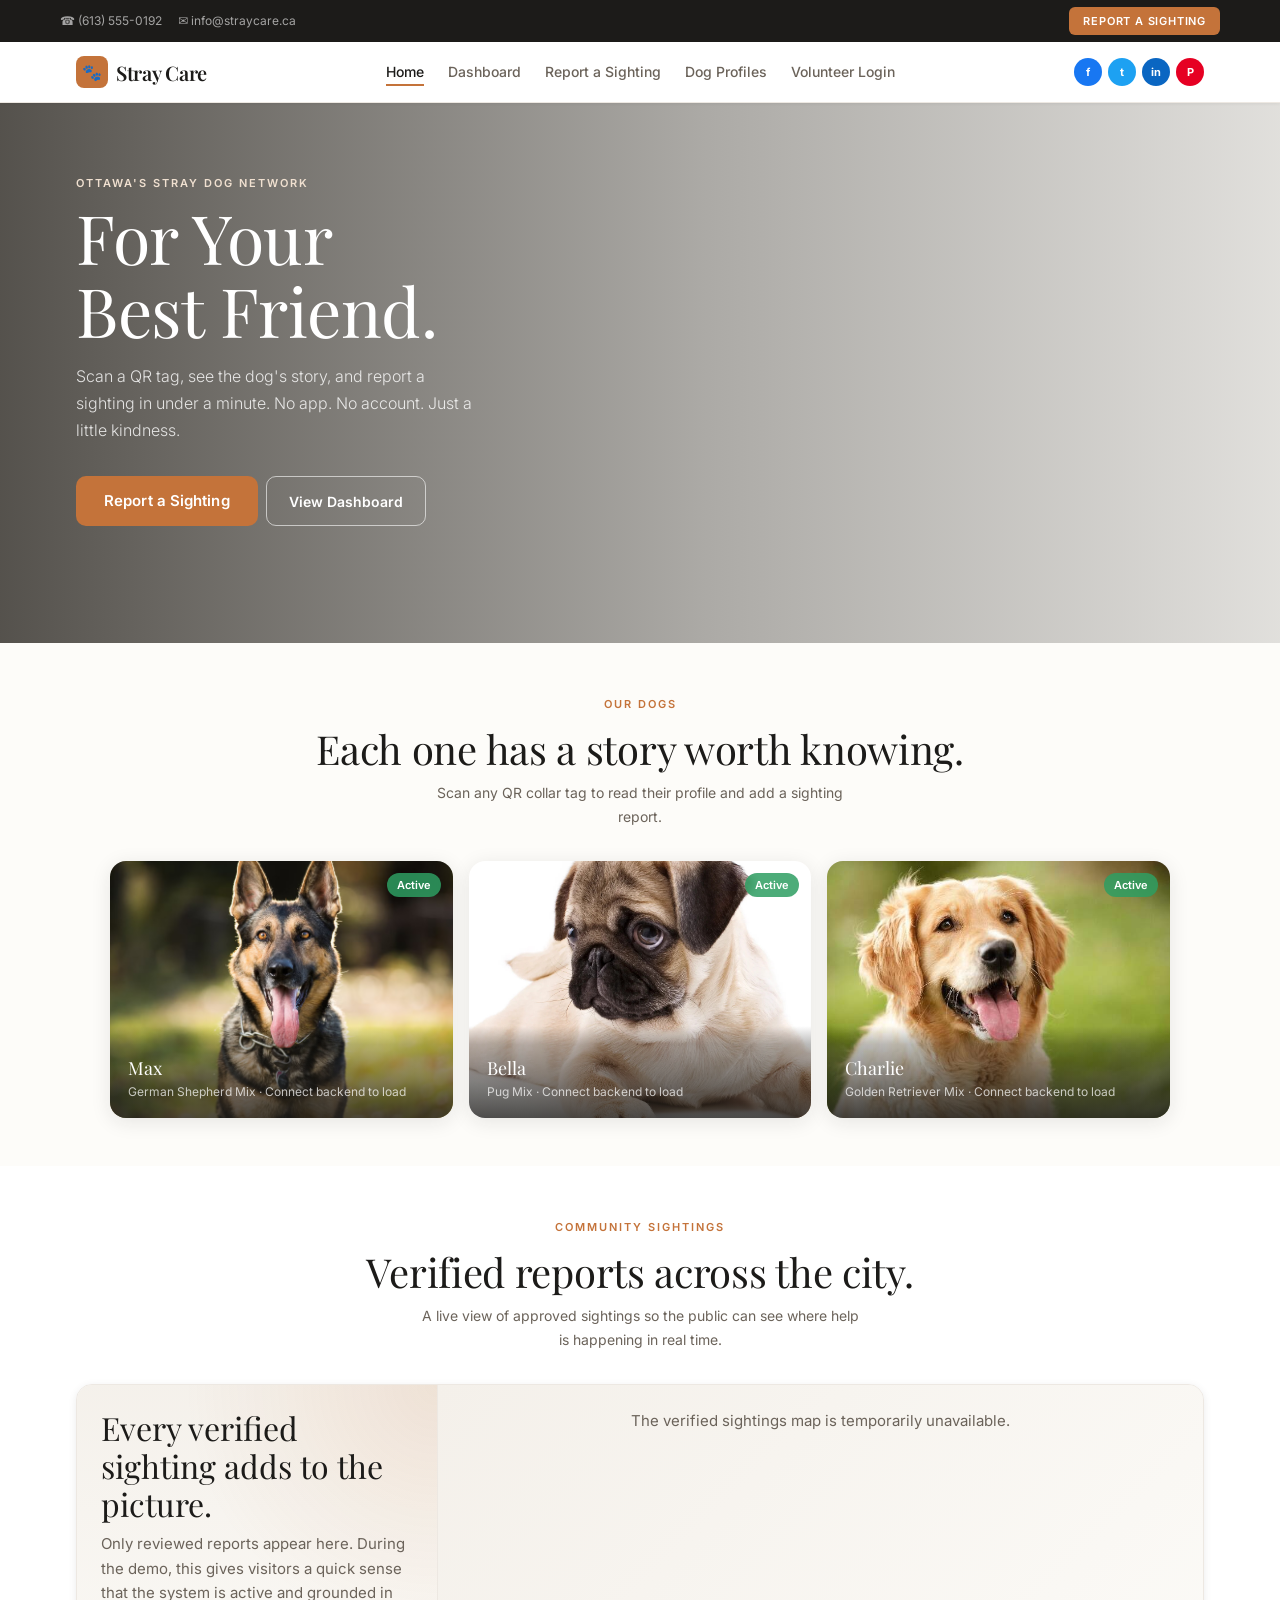
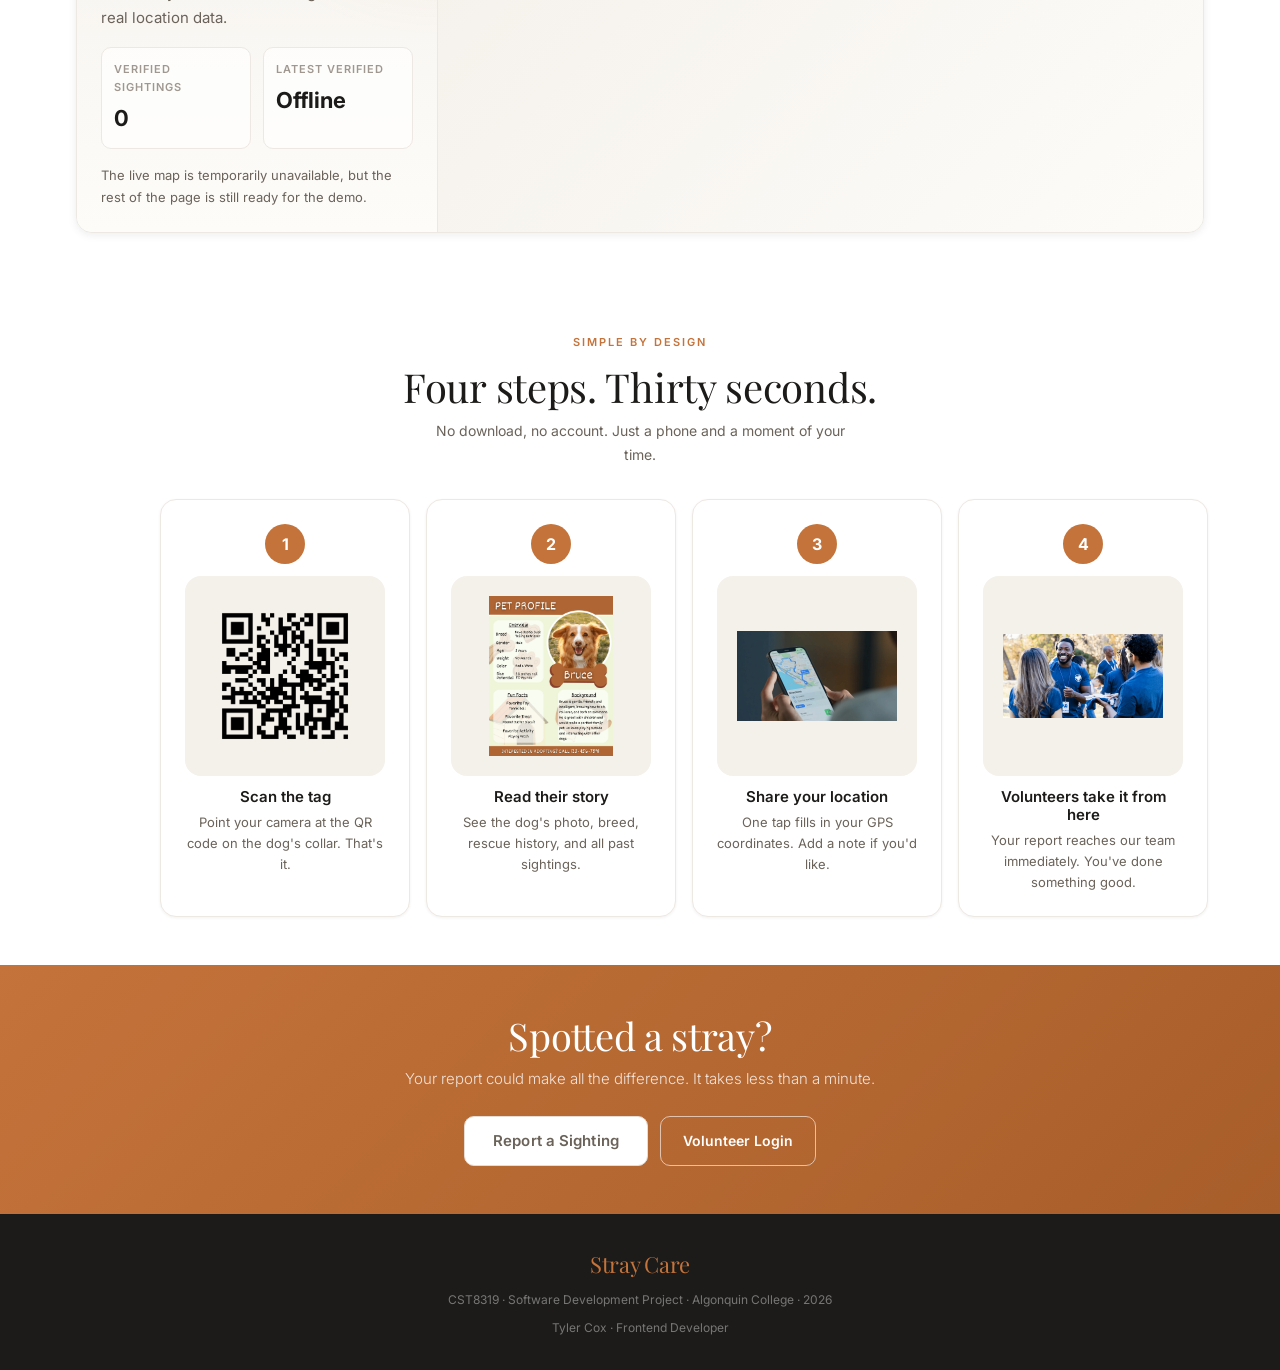
==== commit cdaa3f42: "Update Readme with env changes; add mini public heatmap to landing page including necessary controll" ====
--- a/frontend/index.html
+++ b/frontend/index.html
@@ -129,6 +129,42 @@
             </div>
         </section>
 
+        <!-- Verified sightings heatmap -->
+        <section class="section-white" aria-label="Verified community sightings">
+            <div class="container">
+                <div class="section-header">
+                    <span class="section-label">Community Sightings</span>
+                    <h2 class="section-title">Verified reports across the city.</h2>
+                    <p class="section-sub">A live view of approved sightings so the public can see where help is happening in real time.</p>
+                </div>
+                <div class="mini-heatmap-card">
+                    <div class="mini-heatmap-layout">
+                        <div class="mini-heatmap-copy">
+                            <h3>Every verified sighting adds to the picture.</h3>
+                            <p>Only reviewed reports appear here. During the demo, this gives visitors a quick sense that the system is active and grounded in real location data.</p>
+                            <div class="mini-heatmap-stats" aria-label="Verified sighting totals">
+                                <div class="mini-heatmap-stat">
+                                    <span class="mini-heatmap-stat-label">Verified Sightings</span>
+                                    <span class="mini-heatmap-stat-value" id="verified-sightings-count">0</span>
+                                </div>
+                                <div class="mini-heatmap-stat">
+                                    <span class="mini-heatmap-stat-label">Latest Verified</span>
+                                    <span class="mini-heatmap-stat-value" id="verified-sightings-latest">Waiting</span>
+                                </div>
+                            </div>
+                            <p class="mini-heatmap-note" id="verified-sightings-note">Loading approved sightings from the network.</p>
+                        </div>
+                        <div class="mini-heatmap-map-wrap">
+                            <div id="landing-heatmap-empty" class="heatmap-empty-state is-visible" aria-live="polite">
+                                Approved sightings will appear here once volunteers verify reports.
+                            </div>
+                            <div id="landing-heatmap" class="mini-heatmap-map" aria-label="Map of verified stray dog sightings"></div>
+                        </div>
+                    </div>
+                </div>
+            </div>
+        </section>
+
         <!-- How it works -->
         <section class="section-white" aria-label="How it works">
             <div class="container">
@@ -194,6 +230,8 @@
         <p style="margin-top:4px;">Tyler Cox · Frontend Developer</p>
     </footer>
 
+    <script src="config.js"></script>
+    <script src="maps.js"></script>
     <script>
         // Hamburger
         const hamburger  = document.getElementById('hamburger-btn');
@@ -219,11 +257,61 @@
             catch { return ''; }
         }
 
+        function fmtShortDate(iso) {
+            if (!iso) return 'Waiting';
+            try { return new Date(iso).toLocaleDateString('en-US', { month: 'short', day: 'numeric' }); }
+            catch { return 'Waiting'; }
+        }
+
         const STATUS_DOT = {
             active:    { cls: 'active',    label: 'Active' },
             adopted:   { cls: 'adopted',   label: 'Adopted' },
             recovered: { cls: 'relocated', label: 'Recovered' }
         };
+
+        async function loadVerifiedSightingsHeatmap() {
+            const countEl = document.getElementById('verified-sightings-count');
+            const latestEl = document.getElementById('verified-sightings-latest');
+            const noteEl = document.getElementById('verified-sightings-note');
+            const emptyEl = document.getElementById('landing-heatmap-empty');
+
+            try {
+                const res = await fetch(`${API_BASE}/sightings/verified`);
+                if (!res.ok) throw new Error(`HTTP ${res.status}`);
+
+                const sightings = (await res.json())
+                    .map(normalizeSighting)
+                    .filter(sighting => sighting.verified);
+
+                countEl.textContent = String(sightings.length);
+                latestEl.textContent = sightings.length ? fmtShortDate(sightings[0].reportedAt) : 'Waiting';
+                noteEl.textContent = sightings.length
+                    ? 'Updated from the latest volunteer-approved reports.'
+                    : 'No approved sightings yet. This panel will wake up as soon as reports are verified.';
+
+                await loadGoogleMapsApi();
+                renderSightingsHeatmap(sightings, {
+                    mapElementId: 'landing-heatmap',
+                    emptyElementId: 'landing-heatmap-empty',
+                    emptyMessage: 'Approved sightings will appear here once volunteers verify reports.',
+                    zoom: 11,
+                    radius: 34,
+                    opacity: 0.75,
+                    compact: true
+                });
+
+                emptyEl.classList.toggle('is-visible', sightings.length === 0);
+            } catch (error) {
+                console.error('Failed to load verified sightings heatmap:', error);
+                countEl.textContent = '0';
+                latestEl.textContent = 'Offline';
+                noteEl.textContent = 'The live map is temporarily unavailable, but the rest of the page is still ready for the demo.';
+                emptyEl.textContent = 'The verified sightings map is temporarily unavailable.';
+                emptyEl.classList.add('is-visible');
+                const mapEl = document.getElementById('landing-heatmap');
+                if (mapEl) mapEl.style.display = 'none';
+            }
+        }
 
         async function loadFeatured() {
             const grid = document.getElementById('featured-grid');
@@ -282,7 +370,10 @@
             }
         }
 
-        document.addEventListener('DOMContentLoaded', loadFeatured);
+        document.addEventListener('DOMContentLoaded', () => {
+            loadFeatured();
+            loadVerifiedSightingsHeatmap();
+        });
     </script>
 </body>
 </html>
--- a/frontend/styles.css
+++ b/frontend/styles.css
@@ -318,6 +318,114 @@
 
 .section-header { text-align: center; margin-bottom: var(--s6); }
 
+/* Mini heatmap */
+.mini-heatmap-card {
+    background: white;
+    border: 1px solid var(--border-light);
+    border-radius: var(--r-lg);
+    box-shadow: var(--shadow-sm);
+    overflow: hidden;
+}
+
+.mini-heatmap-layout {
+    display: grid;
+    grid-template-columns: 1fr;
+}
+
+.mini-heatmap-copy {
+    padding: var(--s5);
+    background:
+        radial-gradient(circle at top right, rgba(196,115,58,0.12), transparent 44%),
+        linear-gradient(180deg, rgba(244,240,234,0.95), rgba(253,252,249,0.98));
+}
+
+.mini-heatmap-copy h3 {
+    font-family: var(--font-serif);
+    font-size: clamp(24px, 3vw, 32px);
+    font-weight: 400;
+    margin-bottom: var(--s2);
+}
+
+.mini-heatmap-copy p {
+    color: var(--warm-mid);
+    max-width: 46ch;
+}
+
+.mini-heatmap-stats {
+    display: grid;
+    grid-template-columns: repeat(2, minmax(0, 1fr));
+    gap: var(--s3);
+    margin: var(--s4) 0;
+}
+
+.mini-heatmap-stat {
+    background: rgba(255,255,255,0.7);
+    border: 1px solid var(--border-light);
+    border-radius: var(--r-md);
+    padding: var(--s3);
+}
+
+.mini-heatmap-stat-label {
+    display: block;
+    font-size: 11px;
+    font-weight: 600;
+    letter-spacing: 1px;
+    text-transform: uppercase;
+    color: var(--warm-light);
+    margin-bottom: 4px;
+}
+
+.mini-heatmap-stat-value {
+    display: block;
+    font-size: 22px;
+    font-weight: 700;
+    color: var(--charcoal);
+}
+
+.mini-heatmap-note {
+    font-size: 13px;
+    color: var(--warm-mid);
+}
+
+.mini-heatmap-map-wrap {
+    position: relative;
+    min-height: 320px;
+    background: var(--cream-dark);
+    border-top: 1px solid var(--border-light);
+}
+
+.mini-heatmap-map {
+    width: 100%;
+    height: 100%;
+    min-height: 320px;
+}
+
+.heatmap-empty-state {
+    display: none;
+    position: absolute;
+    inset: 0;
+    padding: var(--s5);
+    text-align: center;
+    color: var(--warm-mid);
+    background:
+        linear-gradient(135deg, rgba(244,240,234,0.98), rgba(253,252,249,0.98));
+}
+
+.heatmap-empty-state.is-visible {
+    display: block;
+}
+
+@media (min-width: 900px) {
+    .mini-heatmap-layout {
+        grid-template-columns: minmax(280px, 360px) 1fr;
+    }
+
+    .mini-heatmap-map-wrap {
+        border-top: none;
+        border-left: 1px solid var(--border-light);
+    }
+}
+
 /* ── Cards (featured dog — photo + caption overlay) ── */
 .featured-grid {
     display: grid; grid-template-columns: 1fr; gap: var(--s4);
@@ -662,3 +770,61 @@
 /* ── Divider ── */
 .divider { height: 1px; background: var(--border-light); margin: var(--s4) 0; }
 .text-center { text-align: center; }
+
+/* ── Mobile polish — 375px breakpoint ──
+   Fixes tight layouts, text overflow, and ensures tap targets stay ≥ 44px
+   on the smallest common viewport (iPhone SE / Android compact).
+   ------------------------------------------------------------------- */
+@media (max-width: 420px) {
+    /* Stack coordinate inputs on narrow screens */
+    .coords-pair { grid-template-columns: 1fr; }
+
+    /* Prevent utility bar wrap crowding */
+    .utility-bar-inner { flex-direction: column; align-items: flex-start; gap: 6px; }
+    .utility-contacts { gap: var(--s3); }
+
+    /* Nav — tighten padding so logo + hamburger don't collide */
+    .nav-inner { padding: 0 var(--s3); min-height: 54px; }
+    .logo-name { font-size: 17px; }
+    .social-icons { display: none; } /* hide social row on tiny screens */
+
+    /* Hero text doesn't bleed */
+    .hero-section { padding-left: var(--s3); padding-right: var(--s3); }
+    .hero-heading { font-size: clamp(32px, 8vw, 48px); }
+
+    /* Dog cards — less padding */
+    .dog-card-body { padding: var(--s3); }
+    .dog-card-name { font-size: 16px; }
+
+    /* Profile page photo aspect — shorter on narrow screens */
+    .dog-photo-wrap { aspect-ratio: 4/3; }
+
+    /* Search bar stack */
+    .search-filter-bar { padding: var(--s2) var(--s3); }
+    .search-input { font-size: 14px; min-height: 44px; }
+
+    /* Filter pills scroll hint — add padding to first/last */
+    .filter-buttons { padding: 0 var(--s1); }
+
+    /* Featured grid — single col, smaller gap */
+    .featured-grid { gap: var(--s3); }
+
+    .mini-heatmap-copy { padding: var(--s4); }
+    .mini-heatmap-stats { grid-template-columns: 1fr; }
+    .mini-heatmap-map-wrap,
+    .mini-heatmap-map { min-height: 260px; }
+
+    /* Footer tighter */
+    .site-footer { padding: var(--s5) var(--s3); font-size: 11px; }
+    .site-footer .footer-logo { font-size: 18px; }
+
+    /* Buttons stay comfortably tappable */
+    .btn { min-height: 44px; padding-left: 16px; padding-right: 16px; }
+    .btn-lg { min-height: 48px; }
+
+    /* Form cards — less margin */
+    .form-card { padding: var(--s4); }
+
+    /* Container tighter gutter */
+    .container { padding: 0 var(--s3); }
+}
